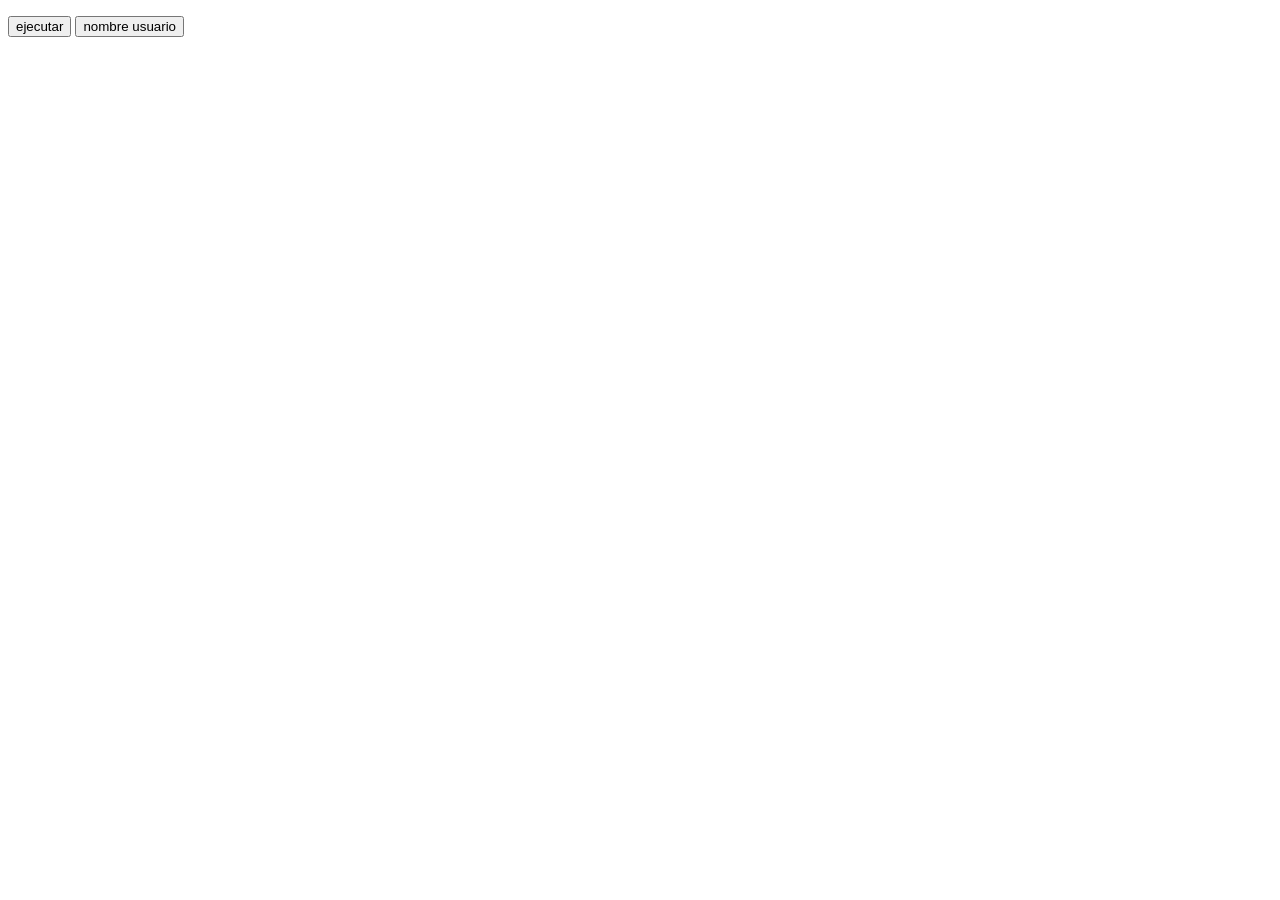
==== tp7/index.html @ c9edc3cd "06/08/26" ====
<!DOCTYPE html>
<html lang="en">
<head>
    <meta charset="UTF-8">
    <meta http-equiv="X-UA-Compatible" content="IE=edge">
    <meta name="viewport" content="width=device-width, initial-scale=1.0">
    <title>Document</title>
</head>
<body>
    <p id="ejs1"> </p>
    <button id="B1">ejecutar</button>
    <button id="B2">nombre usuario</button>
    <p id="p2"> </p>
</body>
<script src="app.js"></script>
</html>
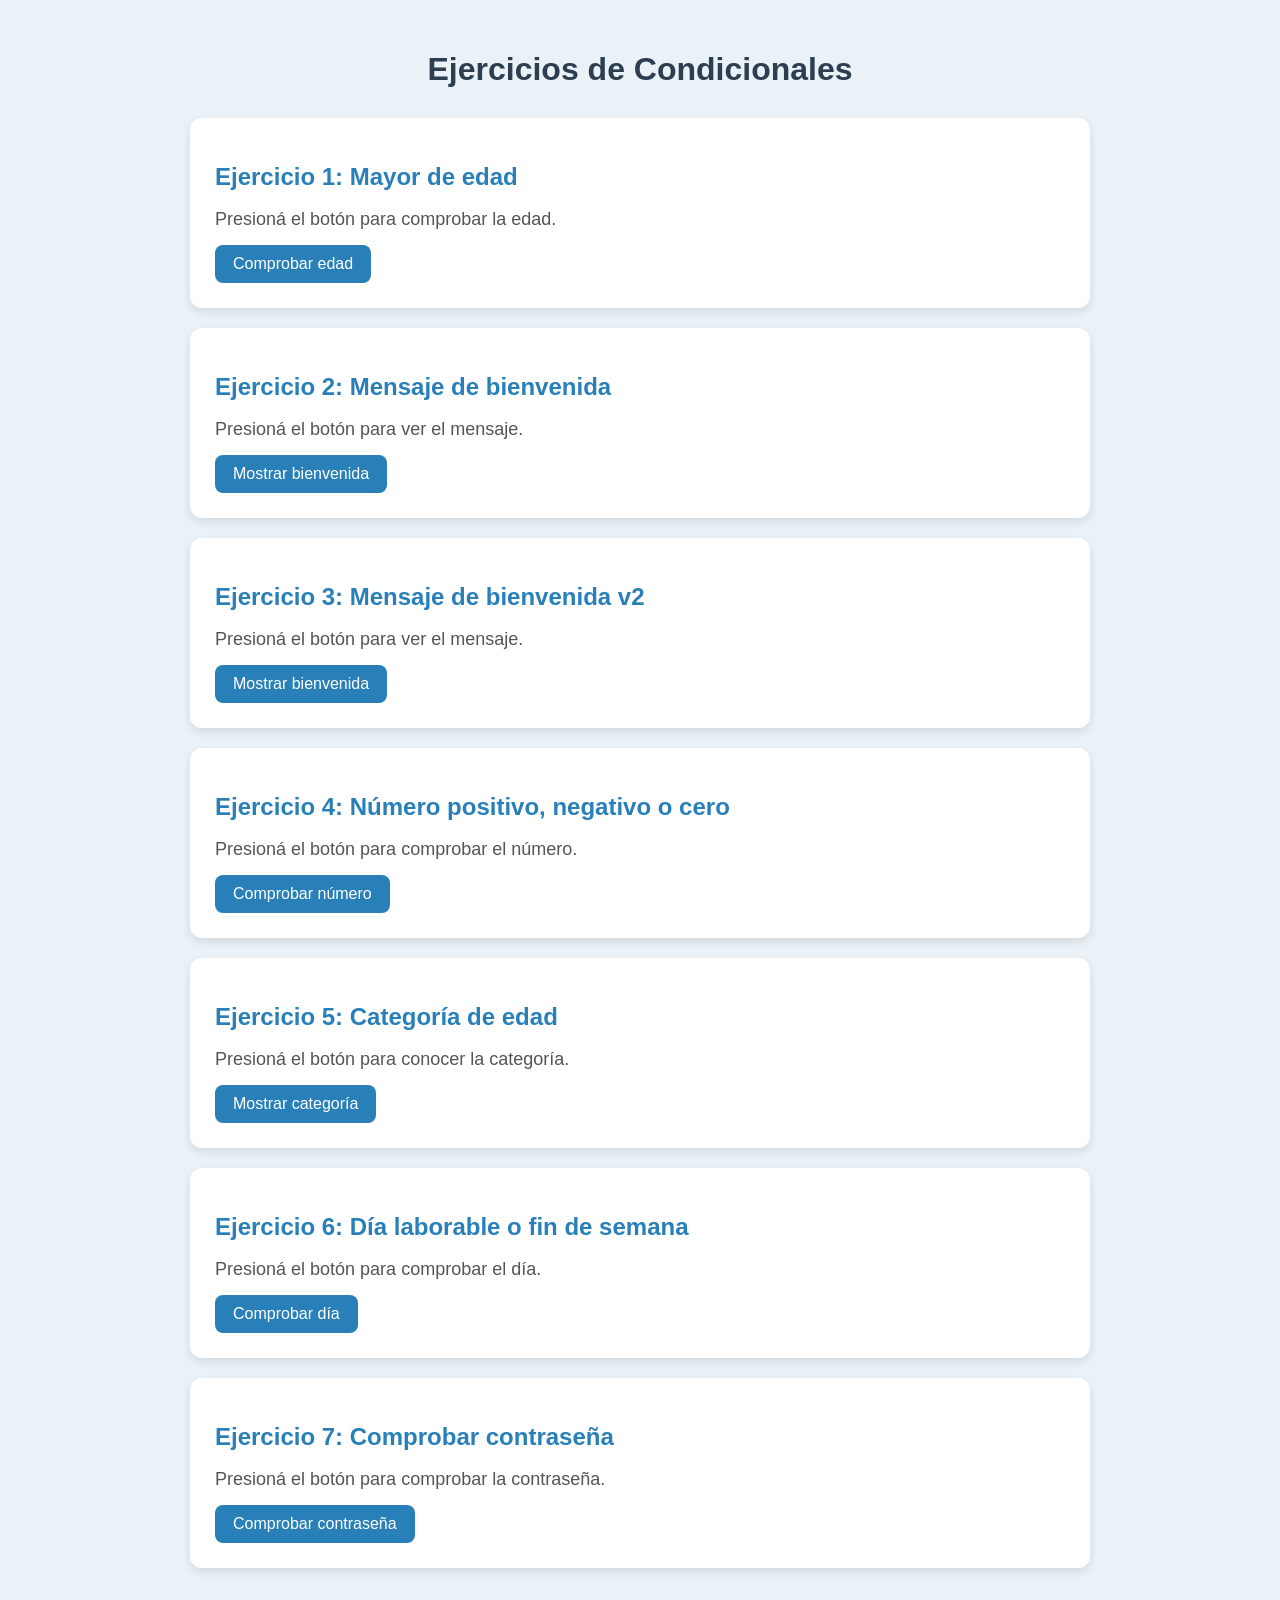
==== commit 5926e3eb: "13/08/26" ====
--- a/tp7/index.html
+++ b/tp7/index.html
@@ -5,12 +5,63 @@
     <meta http-equiv="X-UA-Compatible" content="IE=edge">
     <meta name="viewport" content="width=device-width, initial-scale=1.0">
     <title>Document</title>
+    <link rel="stylesheet" href="style.css">
 </head>
 <body>
-    <p id="ejs1"> </p>
-    <button id="B1">ejecutar</button>
-    <button id="B2">nombre usuario</button>
-    <p id="p2"> </p>
+    <main>
+        <h1>Ejercicios de Condicionales</h1>
+
+        <!-- Ejercicio 1 -->
+        <section class="ejercicio">
+            <h2>Ejercicio 1: Mayor de edad</h2>
+            <p id="parrafo1">Presioná el botón para comprobar la edad.</p>
+            <button id="boton1">Comprobar edad</button>
+        </section>
+
+        <!-- Ejercicio 2 -->
+        <section class="ejercicio">
+            <h2>Ejercicio 2: Mensaje de bienvenida</h2>
+            <p id="parrafo2">Presioná el botón para ver el mensaje.</p>
+            <button id="boton2">Mostrar bienvenida</button>
+        </section>
+
+        <!-- Ejercicio 3 -->
+        <section class="ejercicio">
+            <h2>Ejercicio 3: Mensaje de bienvenida v2</h2>
+            <p id="parrafo3">Presioná el botón para ver el mensaje.</p>
+            <button id="boton3">Mostrar bienvenida</button>
+        </section>
+
+        <!-- Ejercicio 4 -->
+        <section class="ejercicio">
+            <h2>Ejercicio 4: Número positivo, negativo o cero</h2>
+            <p id="parrafo4">Presioná el botón para comprobar el número.</p>
+            <button id="boton4">Comprobar número</button>
+        </section>
+
+        <!-- Ejercicio 5 -->
+        <section class="ejercicio">
+            <h2>Ejercicio 5: Categoría de edad</h2>
+            <p id="parrafo5">Presioná el botón para conocer la categoría.</p>
+            <button id="boton5">Mostrar categoría</button>
+        </section>
+
+        <!-- Ejercicio 6 -->
+        <section class="ejercicio">
+            <h2>Ejercicio 6: Día laborable o fin de semana</h2>
+            <p id="parrafo6">Presioná el botón para comprobar el día.</p>
+            <button id="boton6">Comprobar día</button>
+        </section>
+
+        <!-- Ejercicio 7 -->
+        <section class="ejercicio">
+            <h2>Ejercicio 7: Comprobar contraseña</h2>
+            <p id="parrafo7">Presioná el botón para comprobar la contraseña.</p>
+            <button id="boton7">Comprobar contraseña</button>
+        </section>
+
+    </main>
+    <script src="app.js"></script>
 </body>
-<script src="app.js"></script>
-</html>+
+</html>
--- a/tp7/style.css
+++ b/tp7/style.css
@@ -0,0 +1,57 @@
+
+body {box-sizing : border-box;
+    margin : 0;
+    padding : 0; }
+    
+body {
+    font-family: Arial, sans-serif;
+    background-color: #eaf2f8;
+    color: #222;
+    padding: 30px;
+}
+
+
+main {
+    max-width: 900px;
+    margin: auto;
+}
+
+h1 {
+    text-align: center;
+    color: #2c3e50;
+    margin-bottom: 30px;
+}
+
+.ejercicio {
+    background-color: white;
+    padding: 25px;
+    margin-bottom: 20px;
+    border-radius: 12px;
+    box-shadow: 0 4px 10px rgba(0, 0, 0, 0.1);
+}
+
+.ejercicio h2 {
+    color: #2980b9;
+    margin-bottom: 15px;
+}
+
+.ejercicio p {
+    margin-bottom: 15px;
+    font-size: 18px;
+    color: #555;
+}
+
+button {
+    background-color: #2980b9;
+    color: white;
+    border: none;
+    padding: 10px 18px;
+    border-radius: 8px;
+    font-size: 16px;
+    cursor: pointer;
+}
+
+button:hover {
+    background-color: #1f618d;
+}
+
